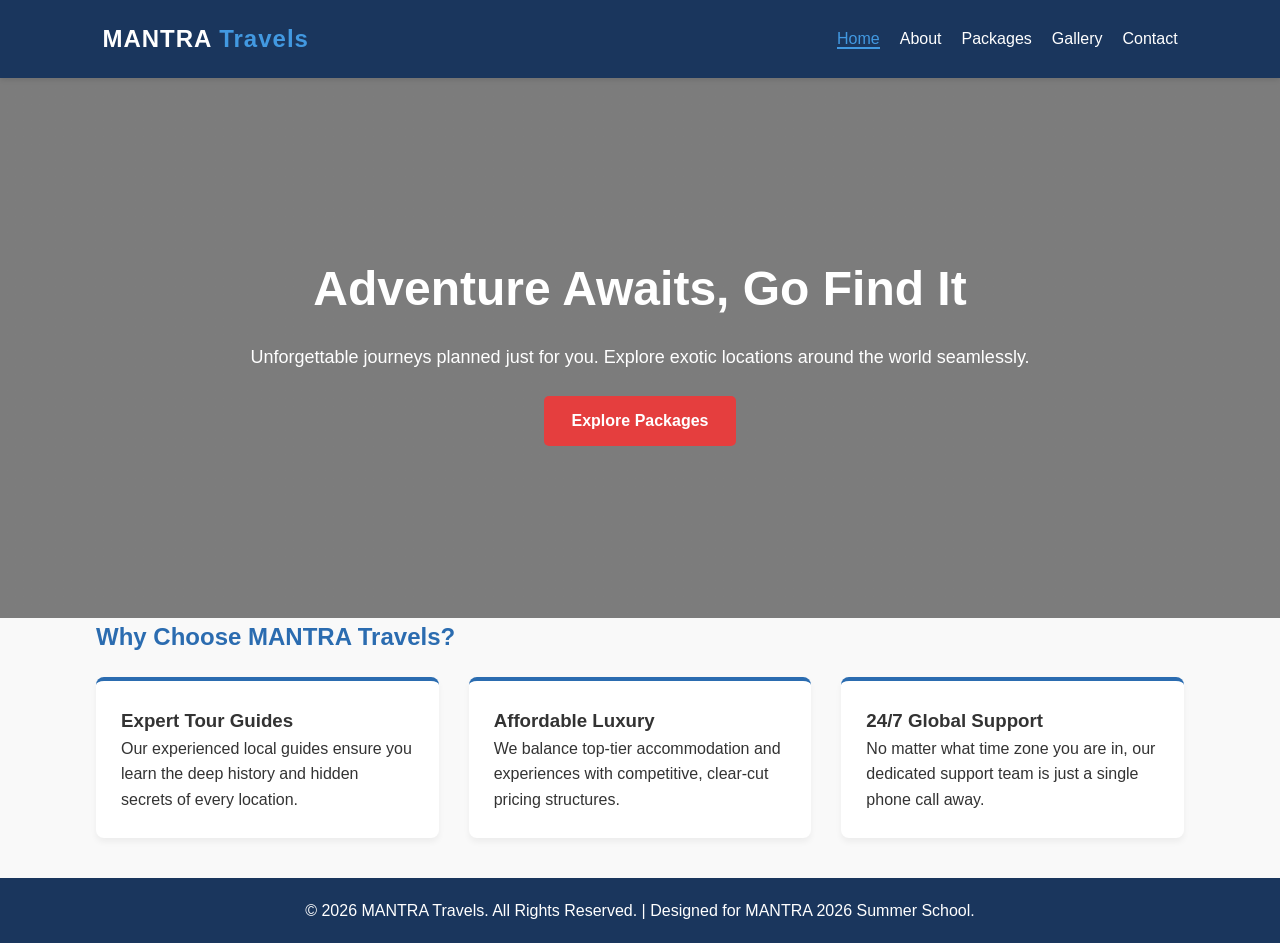
==== index.html @ 40bcbc24 "Add files via upload" ====
<!DOCTYPE html>
<html lang="en">
<head>
    <meta charset="UTF-8">
    <meta name="viewport" content="width=device-width, initial-scale=1.0">
    <title>MANTRA Travels | Explore the World</title>
    <meta name="description" content="Discover premium, affordable tour packages to global destinations with MANTRA Travels. Book your next adventure today.">
    <meta name="keywords" content="travel, tour packages, vacation, mantratravels, holiday trip, travel agency">
    <link rel="stylesheet" href="style.css">
</head>
<body>

    <header>
        <div class="logo">MANTRA <span>Travels</span></div>
        <nav>
            <ul class="nav-links" id="navLinks">
                <li><a href="index.html" class="active">Home</a></li>
                <li><a href="about.html">About</a></li>
                <li><a href="packages.html">Packages</a></li>
                <li><a href="gallery.html">Gallery</a></li>
                <li><a href="contact.html">Contact</a></li>
            </ul>
            <div class="hamburger" id="hamburger">&#9776;</div>
        </nav>
    </header>

    <section class="hero-banner">
        <div class="hero-content">
            <h1>Adventure Awaits, Go Find It</h1>
            <p>Unforgettable journeys planned just for you. Explore exotic locations around the world seamlessly.</p>
            <a href="packages.html" class="cta-btn">Explore Packages</a>
        </div>
    </section>

    <section class="highlights container">
        <h2>Why Choose MANTRA Travels?</h2>
        <div class="grid-3">
            <div class="card">
                <h3>Expert Tour Guides</h3>
                <p>Our experienced local guides ensure you learn the deep history and hidden secrets of every location.</p>
            </div>
            <div class="card">
                <h3>Affordable Luxury</h3>
                <p>We balance top-tier accommodation and experiences with competitive, clear-cut pricing structures.</p>
            </div>
            <div class="card">
                <h3>24/7 Global Support</h3>
                <p>No matter what time zone you are in, our dedicated support team is just a single phone call away.</p>
            </div>
        </div>
    </section>

    <footer>
        <p>&copy; 2026 MANTRA Travels. All Rights Reserved. | Designed for MANTRA 2026 Summer School.</p>
    </footer>

    <script src="script.js"></script>
</body>
</html>
---- style.css ----
/* Base Reset and Global Styling Rules */
* {
    margin: 0;
    padding: 0;
    box-sizing: border-box;
    font-family: 'Segoe UI', Tahoma, Geneva, Verdana, sans-serif;
}

body {
    line-height: 1.6;
    color: #333;
    background-color: #f9f9f9;
}

.container {
    width: 85%;
    max-width: 1200px;
    margin: 0 auto;
}

.page-content {
    padding: 40px 0;
    min-height: 75vh;
}

h1 {
    text-align: center;
    margin-bottom: 30px;
    color: #1a365d;
}

h2 {
    color: #2b6cb0;
    margin-bottom: 15px;
}

/* Header & Navigation Element Layouts */
header {
    background-color: #1a365d;
    color: #fff;
    display: flex;
    justify-content: space-between;
    align-items: center;
    padding: 20px 8%;
    position: sticky;
    top: 0;
    z-index: 1000;
    box-shadow: 0 2px 5px rgba(0,0,0,0.1);
}

.logo {
    font-size: 24px;
    font-weight: bold;
    letter-spacing: 1px;
}

.logo span {
    color: #4299e1;
}

.nav-links {
    list-style: none;
    display: flex;
}

.nav-links li {
    margin-left: 20px;
}

.nav-links a {
    color: #fff;
    text-decoration: none;
    font-size: 16px;
    font-weight: 500;
    transition: color 0.3s ease;
}

.nav-links a:hover, .nav-links a.active {
    color: #4299e1;
    border-bottom: 2px solid #4299e1;
}

.hamburger {
    display: none;
    font-size: 24px;
    cursor: pointer;
}

/* Hero Landing Section */
.hero-banner {
    background: linear-gradient(rgba(0,0,0,0.5), rgba(0,0,0,0.5)), url('https://picsum.photos/id/1015/1600/900') no-repeat center center/cover;
    height: 60vh;
    display: flex;
    justify-content: center;
    align-items: center;
    text-align: center;
    color: #fff;
    padding: 0 20px;
}

.hero-content h1 {
    font-size: 48px;
    color: #fff;
    margin-bottom: 15px;
}

.hero-content p {
    font-size: 18px;
    margin-bottom: 25px;
}

/* Form Action Buttons */
.cta-btn {
    display: inline-block;
    background-color: #e53e3e;
    color: #fff;
    padding: 12px 28px;
    text-decoration: none;
    border-radius: 5px;
    font-weight: bold;
    transition: background-color 0.3s;
    border: none;
    cursor: pointer;
}

.cta-btn:hover {
    background-color: #c53030;
}

.text-center {
    display: block;
    text-align: center;
}

/* Flex / Grid Responsiveness System */
.grid-3 {
    display: grid;
    grid-template-columns: repeat(3, 1fr);
    gap: 30px;
    margin-top: 20px;
}

.card {
    background: #fff;
    padding: 25px;
    border-radius: 8px;
    box-shadow: 0 4px 6px rgba(0,0,0,0.05);
    border-top: 4px solid #2b6cb0;
}

.package-card .price {
    font-size: 20px;
    font-weight: bold;
    color: #e53e3e;
    margin: 10px 0;
}

/* Photo Gallery Item Cards */
.gallery-item {
    position: relative;
    overflow: hidden;
    border-radius: 8px;
    box-shadow: 0 4px 6px rgba(0,0,0,0.1);
}

.gallery-item img {
    width: 100%;
    display: block;
    transition: transform 0.4s ease;
}

.gallery-item:hover img {
    transform: scale(1.05);
}

.caption {
    padding: 10px;
    background: #fff;
    text-align: center;
    font-weight: bold;
    color: #1a365d;
}

/* Form Section Layouts */
.contact-wrapper {
    display: grid;
    grid-template-columns: 1fr 2fr;
    gap: 40px;
    margin-top: 20px;
}

.form-container {
    background: #fff;
    padding: 30px;
    border-radius: 8px;
    box-shadow: 0 4px 6px rgba(0,0,0,0.05);
}

.form-group {
    margin-bottom: 20px;
}

.form-group label {
    display: block;
    margin-bottom: 6px;
    font-weight: 600;
}

.form-group input, .form-group select, .form-group textarea {
    width: 100%;
    padding: 10px;
    border: 1px solid #ccc;
    border-radius: 4px;
}

.error-box {
    background-color: #fed7d7;
    color: #9b2c2c;
    padding: 12px;
    border-radius: 4px;
    margin-bottom: 15px;
    font-weight: 500;
}

/* Main Global Footer Element */
footer {
    background-color: #1a365d;
    color: #fff;
    text-align: center;
    padding: 20px 0;
    margin-top: 40px;
}

/* RESPONSIVE MEDIA QUERIES (Mobile & Tablet Styling Updates) */
@media (max-width: 968px) {
    .grid-3, .contact-wrapper {
        grid-template-columns: repeat(2, 1fr);
    }
}

@media (max-width: 600px) {
    header {
        padding: 15px 5%;
    }
    
    .hamburger {
        display: block;
    }
    
    .nav-links {
        display: none;
        flex-direction: column;
        position: absolute;
        top: 70px;
        left: 0;
        width: 100%;
        background-color: #1a365d;
        text-align: center;
        padding: 20px 0;
        box-shadow: 0 4px 6px rgba(0,0,0,0.1);
    }
    
    .nav-links.active {
        display: flex;
    }
    
    .nav-links li {
        margin: 15px 0;
    }
    
    .grid-3, .contact-wrapper {
        grid-template-columns: 1fr;
    }
    
    .hero-content h1 {
        font-size: 32px;
    }
}
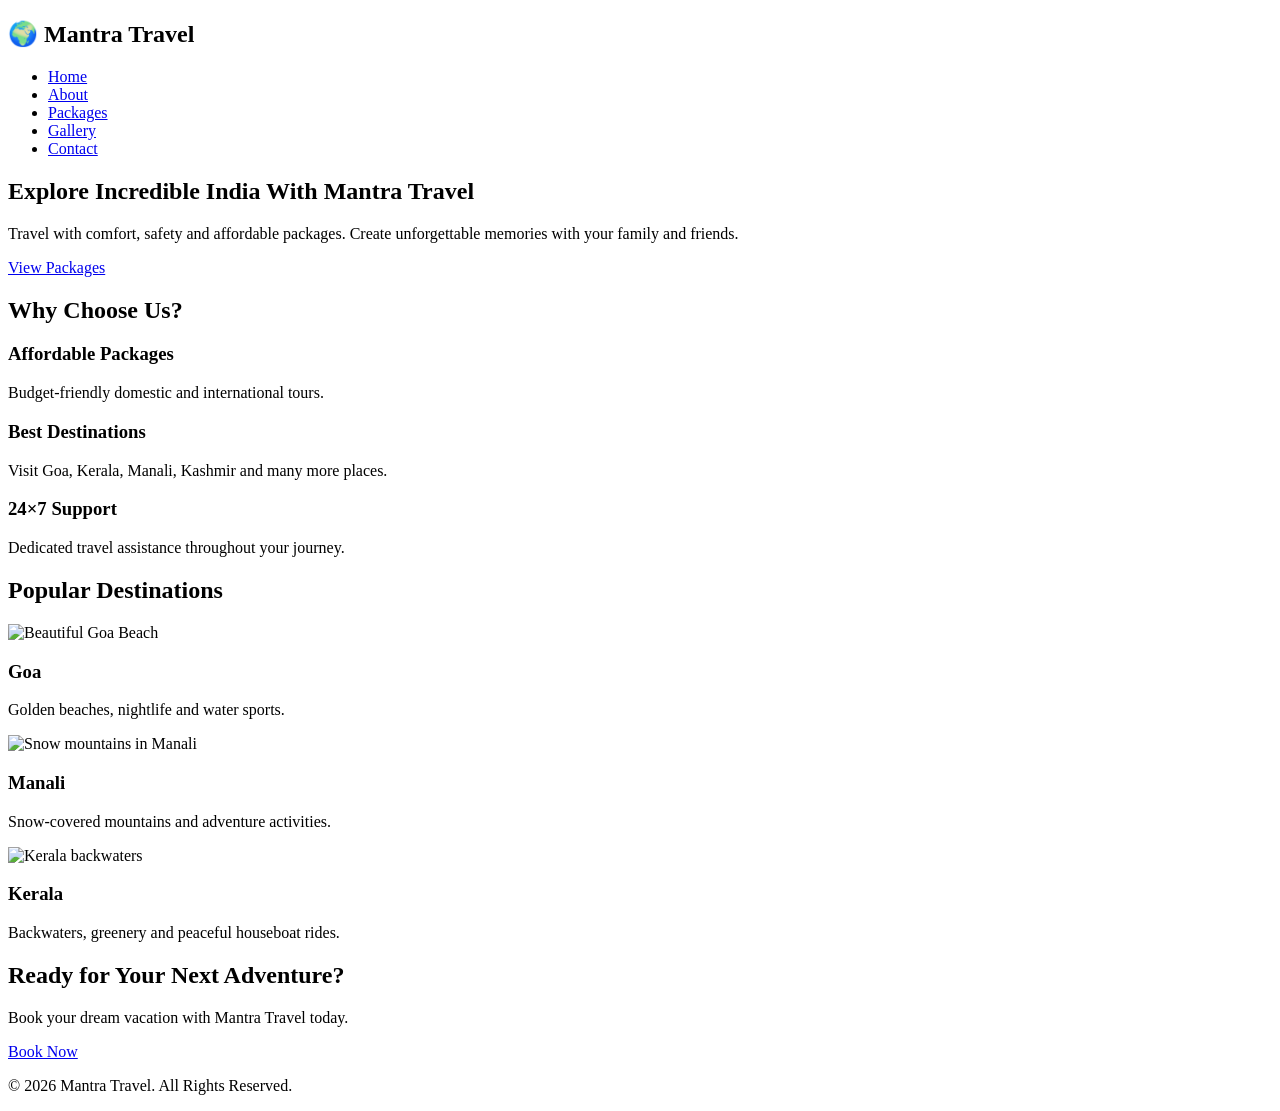
==== commit c0a5c74c: "Update index.html" ====
--- a/index.html
+++ b/index.html
@@ -1,59 +1,154 @@
 <!DOCTYPE html>
 <html lang="en">
 <head>
-    <meta charset="UTF-8">
-    <meta name="viewport" content="width=device-width, initial-scale=1.0">
-    <title>MANTRA Travels | Explore the World</title>
-    <meta name="description" content="Discover premium, affordable tour packages to global destinations with MANTRA Travels. Book your next adventure today.">
-    <meta name="keywords" content="travel, tour packages, vacation, mantratravels, holiday trip, travel agency">
-    <link rel="stylesheet" href="style.css">
+<meta charset="UTF-8">
+<meta name="viewport" content="width=device-width, initial-scale=1.0">
+
+<title>Mantra Travel | Explore India</title>
+
+<meta name="description" content="Explore India's best travel destinations with Mantra Travel. Affordable tour packages, adventure trips and holiday planning.">
+
+<meta name="keywords" content="Travel, Tourism, Goa, Kerala, Manali, Vacation, Holiday, India">
+
+<link rel="stylesheet" href="css/style.css">
 </head>
+
 <body>
 
-    <header>
-        <div class="logo">MANTRA <span>Travels</span></div>
-        <nav>
-            <ul class="nav-links" id="navLinks">
-                <li><a href="index.html" class="active">Home</a></li>
-                <li><a href="about.html">About</a></li>
-                <li><a href="packages.html">Packages</a></li>
-                <li><a href="gallery.html">Gallery</a></li>
-                <li><a href="contact.html">Contact</a></li>
-            </ul>
-            <div class="hamburger" id="hamburger">&#9776;</div>
-        </nav>
-    </header>
+<header>
 
-    <section class="hero-banner">
-        <div class="hero-content">
-            <h1>Adventure Awaits, Go Find It</h1>
-            <p>Unforgettable journeys planned just for you. Explore exotic locations around the world seamlessly.</p>
-            <a href="packages.html" class="cta-btn">Explore Packages</a>
-        </div>
-    </section>
+<div class="logo">
+<h2>🌍 Mantra Travel</h2>
+</div>
 
-    <section class="highlights container">
-        <h2>Why Choose MANTRA Travels?</h2>
-        <div class="grid-3">
-            <div class="card">
-                <h3>Expert Tour Guides</h3>
-                <p>Our experienced local guides ensure you learn the deep history and hidden secrets of every location.</p>
-            </div>
-            <div class="card">
-                <h3>Affordable Luxury</h3>
-                <p>We balance top-tier accommodation and experiences with competitive, clear-cut pricing structures.</p>
-            </div>
-            <div class="card">
-                <h3>24/7 Global Support</h3>
-                <p>No matter what time zone you are in, our dedicated support team is just a single phone call away.</p>
-            </div>
-        </div>
-    </section>
+<nav>
+<ul>
+<li><a href="index.html" class="active">Home</a></li>
+<li><a href="about.html">About</a></li>
+<li><a href="packages.html">Packages</a></li>
+<li><a href="gallery.html">Gallery</a></li>
+<li><a href="contact.html">Contact</a></li>
+</ul>
+</nav>
 
-    <footer>
-        <p>&copy; 2026 MANTRA Travels. All Rights Reserved. | Designed for MANTRA 2026 Summer School.</p>
-    </footer>
+</header>
 
-    <script src="script.js"></script>
+<section class="hero">
+
+<div class="hero-content">
+
+<h1>Explore Incredible India With Mantra Travel</h1>
+
+<p>
+Travel with comfort, safety and affordable packages.
+Create unforgettable memories with your family and friends.
+</p>
+
+<a href="packages.html" class="btn">
+View Packages
+</a>
+
+</div>
+
+</section>
+
+<section class="highlights">
+
+<h2>Why Choose Us?</h2>
+
+<div class="cards">
+
+<div class="card">
+<h3>Affordable Packages</h3>
+<p>Budget-friendly domestic and international tours.</p>
+</div>
+
+<div class="card">
+<h3>Best Destinations</h3>
+<p>Visit Goa, Kerala, Manali, Kashmir and many more places.</p>
+</div>
+
+<div class="card">
+<h3>24×7 Support</h3>
+<p>Dedicated travel assistance throughout your journey.</p>
+</div>
+
+</div>
+
+</section>
+
+<section class="popular">
+
+<h2>Popular Destinations</h2>
+
+<div class="cards">
+
+<div class="card">
+
+<img src="images/goa.jpg"
+alt="Beautiful Goa Beach">
+
+<h3>Goa</h3>
+
+<p>
+Golden beaches, nightlife and water sports.
+</p>
+
+</div>
+
+<div class="card">
+
+<img src="images/manali.jpg"
+alt="Snow mountains in Manali">
+
+<h3>Manali</h3>
+
+<p>
+Snow-covered mountains and adventure activities.
+</p>
+
+</div>
+
+<div class="card">
+
+<img src="images/kerala.jpg"
+alt="Kerala backwaters">
+
+<h3>Kerala</h3>
+
+<p>
+Backwaters, greenery and peaceful houseboat rides.
+</p>
+
+</div>
+
+</div>
+
+</section>
+
+<section class="cta">
+
+<h2>Ready for Your Next Adventure?</h2>
+
+<p>
+Book your dream vacation with Mantra Travel today.
+</p>
+
+<a href="contact.html" class="btn">
+Book Now
+</a>
+
+</section>
+
+<footer>
+
+<p>
+© 2026 Mantra Travel. All Rights Reserved.
+</p>
+
+</footer>
+
+<script src="js/script.js"></script>
+
 </body>
-</html>+</html>
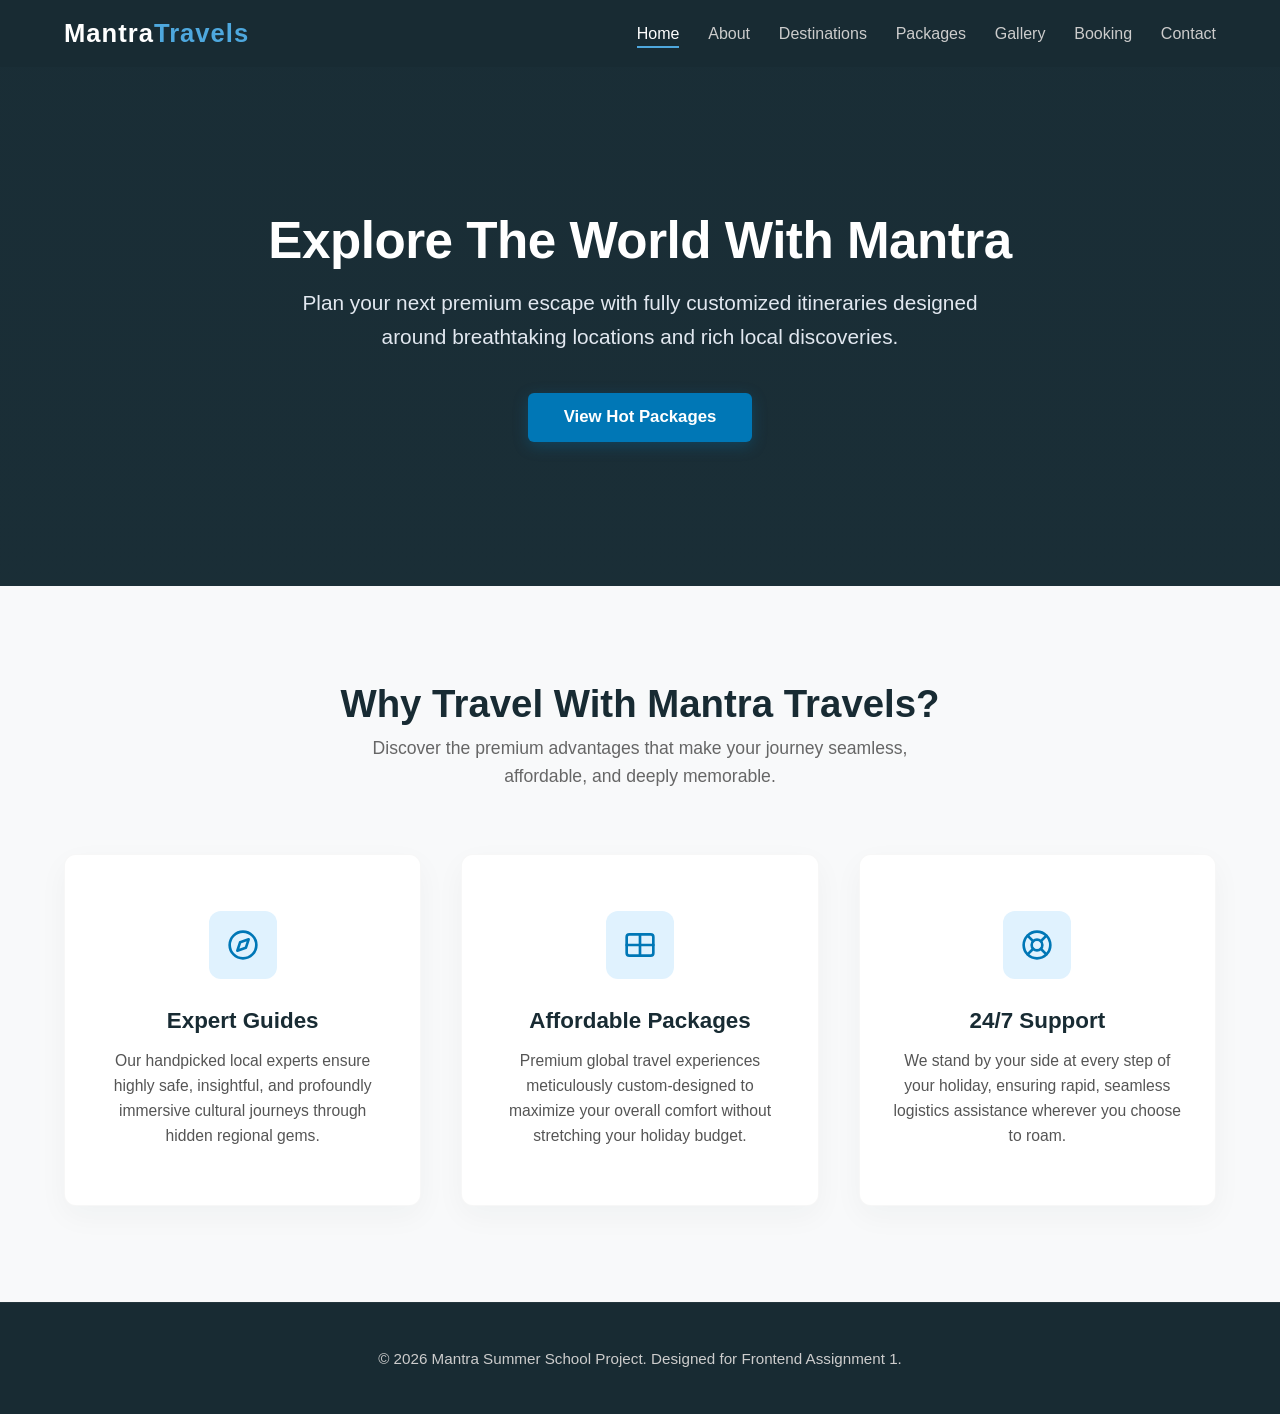
==== commit edf385ba: "Update index.html" ====
--- a/index.html
+++ b/index.html
@@ -1,154 +1,281 @@
 <!DOCTYPE html>
 <html lang="en">
 <head>
-<meta charset="UTF-8">
-<meta name="viewport" content="width=device-width, initial-scale=1.0">
-
-<title>Mantra Travel | Explore India</title>
-
-<meta name="description" content="Explore India's best travel destinations with Mantra Travel. Affordable tour packages, adventure trips and holiday planning.">
-
-<meta name="keywords" content="Travel, Tourism, Goa, Kerala, Manali, Vacation, Holiday, India">
-
-<link rel="stylesheet" href="css/style.css">
+    <meta charset="UTF-8">
+    <meta name="viewport" content="width=device-width, initial-scale=1.0">
+    <title>Home | Mantra Travels</title>
+    <meta name="description" content="Welcome to Mantra Travels. Explore global holiday destinations, premium travel packages, and book your next dream vacation with our local experts.">
+    <meta name="keywords" content="Mantra Travels, travel agency, vacation packages, tour operators, book custom holidays">
+    
+    <!-- Premium Global Page Styles -->
+    <style>
+        /* Base Resets & Layout Rules */
+        body {
+            margin: 0;
+            padding: 0;
+            font-family: 'Segoe UI', Tahoma, Geneva, Verdana, sans-serif;
+            background-color: #ffffff;
+            color: #333;
+        }
+        .container {
+            width: 90%;
+            max-width: 1200px;
+            margin: 0 auto;
+            box-sizing: border-box;
+        }
+        .text-center {
+            text-align: center;
+        }
+        
+        /* Unified Header & Nav Elements */
+        header {
+            background-color: #182b33;
+            padding: 1.2rem 0;
+        }
+        .navbar {
+            display: flex;
+            justify-content: space-between;
+            align-items: center;
+        }
+        .logo {
+            color: #fff;
+            font-size: 1.6rem;
+            font-weight: bold;
+            letter-spacing: 1px;
+        }
+        .logo span {
+            color: #4ea8de; /* Consistent light blue branding */
+        }
+        .nav-links {
+            display: flex;
+            list-style: none;
+            margin: 0;
+            padding: 0;
+            gap: 1.8rem;
+        }
+        .nav-links a {
+            color: #ccc;
+            text-decoration: none;
+            font-size: 1rem;
+            font-weight: 500;
+            transition: color 0.2s ease, border-color 0.2s ease;
+        }
+        .nav-links a:hover, .nav-links a.active {
+            color: #fff;
+            border-bottom: 2px solid #4ea8de;
+            padding-bottom: 4px;
+        }
+
+        
+        /* Hero Showcase Banner Header */
+    /* Hero Showcase Banner Header */
+        .hero-banner {
+            /* 1. Backup color in case the internet blocks the image */
+            background-color: #1c313a; 
+            
+            /* 2. Reliable, permanent travel flatlay image (Map, Camera, Passport theme) */
+            background-image: linear-gradient(rgba(24, 43, 51, 0.6), rgba(24, 43, 51, 0.5)), 
+                              url('https://images.unsplash.com/photo-1488646953014-85cb44e25828?q=80&w=1600&auto=format&fit=crop');
+            
+            background-position: center;
+            background-size: cover;
+            background-repeat: no-repeat;
+            color: white;
+            padding: 9rem 0;
+            text-align: center;
+        }
+      
+        .hero-banner h1 {
+            font-size: 3.2rem;
+            margin: 0 0 1rem 0;
+            font-weight: 800;
+            letter-spacing: -0.5px;
+        }
+        .hero-banner p {
+            font-size: 1.3rem;
+            color: #e2e8f0;
+            max-width: 700px;
+            margin: 0 auto 2.5rem auto;
+            line-height: 1.6;
+        }
+        .btn-primary {
+            display: inline-block;
+            background-color: #0077b6;
+            color: #fff;
+            padding: 0.9rem 2.2rem;
+            text-decoration: none;
+            font-weight: bold;
+            border-radius: 6px;
+            font-size: 1.05rem;
+            transition: background 0.2s ease, transform 0.2s ease;
+            box-shadow: 0 4px 15px rgba(0, 119, 182, 0.3);
+        }
+        .btn-primary:hover {
+            background-color: #0096c7;
+            transform: translateY(-2px);
+        }
+
+        /* Structured Features Section */
+        .services-section {
+            background-color: #f8f9fa;
+            padding: 6rem 0;
+        }
+        .services-section h2 {
+            font-size: 2.4rem;
+            color: #182b33;
+            margin: 0 0 0.5rem 0;
+            font-weight: 700;
+        }
+        .section-subtitle {
+            color: #666;
+            font-size: 1.1rem;
+            max-width: 600px;
+            margin: 0 auto 4rem auto;
+            line-height: 1.6;
+        }
+        .services-grid {
+            display: flex;
+            flex-wrap: wrap;
+            gap: 2.5rem;
+            justify-content: center;
+        }
+        
+        /* Interactive Cards */
+        .service-card {
+            flex: 1 1 300px;
+            max-width: 360px;
+            background: #ffffff;
+            padding: 3.5rem 2rem;
+            border-radius: 12px;
+            box-shadow: 0 10px 30px rgba(24, 43, 51, 0.04);
+            border: 1px solid rgba(0, 0, 0, 0.03);
+            transition: transform 0.3s cubic-bezier(0.16, 1, 0.3, 1), box-shadow 0.3s ease;
+            text-align: center;
+            box-sizing: border-box;
+        }
+        .service-card:hover {
+            transform: translateY(-8px);
+            box-shadow: 0 20px 40px rgba(24, 43, 51, 0.09);
+        }
+        .icon-wrapper {
+            width: 68px;
+            height: 68px;
+            background-color: #e0f2fe;
+            color: #0077b6;
+            display: flex;
+            align-items: center;
+            justify-content: center;
+            border-radius: 12px;
+            margin: 0 auto 1.8rem auto;
+        }
+        .icon-wrapper svg {
+            width: 32px;
+            height: 32px;
+        }
+        .service-card h3 {
+            font-size: 1.4rem;
+            color: #182b33;
+            margin: 0 0 0.9rem 0;
+            font-weight: 600;
+        }
+        .service-card p {
+            color: #555;
+            font-size: 0.98rem;
+            line-height: 1.6;
+            margin: 0;
+        }
+
+        /* Global Footer Layout */
+        footer {
+            background-color: #182b33;
+            color: #ccc;
+            padding: 2rem 0;
+            text-align: center;
+            font-size: 0.95rem;
+            border-top: 1px solid rgba(255, 255, 255, 0.05);
+        }
+    </style>
 </head>
-
 <body>
 
-<header>
-
-<div class="logo">
-<h2>🌍 Mantra Travel</h2>
-</div>
-
-<nav>
-<ul>
-<li><a href="index.html" class="active">Home</a></li>
-<li><a href="about.html">About</a></li>
-<li><a href="packages.html">Packages</a></li>
-<li><a href="gallery.html">Gallery</a></li>
-<li><a href="contact.html">Contact</a></li>
-</ul>
-</nav>
-
-</header>
-
-<section class="hero">
-
-<div class="hero-content">
-
-<h1>Explore Incredible India With Mantra Travel</h1>
-
-<p>
-Travel with comfort, safety and affordable packages.
-Create unforgettable memories with your family and friends.
-</p>
-
-<a href="packages.html" class="btn">
-View Packages
-</a>
-
-</div>
-
-</section>
-
-<section class="highlights">
-
-<h2>Why Choose Us?</h2>
-
-<div class="cards">
-
-<div class="card">
-<h3>Affordable Packages</h3>
-<p>Budget-friendly domestic and international tours.</p>
-</div>
-
-<div class="card">
-<h3>Best Destinations</h3>
-<p>Visit Goa, Kerala, Manali, Kashmir and many more places.</p>
-</div>
-
-<div class="card">
-<h3>24×7 Support</h3>
-<p>Dedicated travel assistance throughout your journey.</p>
-</div>
-
-</div>
-
-</section>
-
-<section class="popular">
-
-<h2>Popular Destinations</h2>
-
-<div class="cards">
-
-<div class="card">
-
-<img src="images/goa.jpg"
-alt="Beautiful Goa Beach">
-
-<h3>Goa</h3>
-
-<p>
-Golden beaches, nightlife and water sports.
-</p>
-
-</div>
-
-<div class="card">
-
-<img src="images/manali.jpg"
-alt="Snow mountains in Manali">
-
-<h3>Manali</h3>
-
-<p>
-Snow-covered mountains and adventure activities.
-</p>
-
-</div>
-
-<div class="card">
-
-<img src="images/kerala.jpg"
-alt="Kerala backwaters">
-
-<h3>Kerala</h3>
-
-<p>
-Backwaters, greenery and peaceful houseboat rides.
-</p>
-
-</div>
-
-</div>
-
-</section>
-
-<section class="cta">
-
-<h2>Ready for Your Next Adventure?</h2>
-
-<p>
-Book your dream vacation with Mantra Travel today.
-</p>
-
-<a href="contact.html" class="btn">
-Book Now
-</a>
-
-</section>
-
-<footer>
-
-<p>
-© 2026 Mantra Travel. All Rights Reserved.
-</p>
-
-</footer>
-
-<script src="js/script.js"></script>
+    <!-- Main Shared Navigation Header Layout -->
+    <header>
+        <div class="navbar container">
+            <div class="logo">Mantra<span>Travels</span></div>
+            <nav>
+                <ul class="nav-links" id="navLinks">
+                    <li><a href="index.html" class="active">Home</a></li>
+                    <li><a href="about.html">About</a></li>
+                    <li><a href="destinations.html">Destinations</a></li>
+                    <li><a href="packages.html">Packages</a></li>
+                    <li><a href="gallery.html">Gallery</a></li>
+                    <li><a href="booking.html">Booking</a></li>
+                    <li><a href="contact.html">Contact</a></li>
+                </ul>
+            </nav>
+        </div>
+    </header>
+
+    <!-- Main Content Focus Showcase -->
+    <main>
+        <!-- Hero Spotlight Section -->
+        <section class="hero-banner">
+            <div class="container">
+                <h1>Explore The World With Mantra</h1>
+                <p>Plan your next premium escape with fully customized itineraries designed around breathtaking locations and rich local discoveries.</p>
+                <a href="packages.html" class="btn-primary">View Hot Packages</a>
+            </div>
+        </section>
+
+        <!-- Upgraded Features & Services Section -->
+        <section class="services-section">
+            <div class="container text-center">
+                <h2>Why Travel With Mantra Travels?</h2>
+                <p class="section-subtitle">Discover the premium advantages that make your journey seamless, affordable, and deeply memorable.</p>
+                
+                <div class="services-grid">
+                    
+                    <!-- Card 1: Expert Guides -->
+                    <div class="service-card">
+                        <div class="icon-wrapper">
+                            <!-- Compass Map Icon Vector -->
+                            <svg viewBox="0 0 24 24" fill="none" stroke="currentColor" stroke-width="2" stroke-linecap="round" stroke-linejoin="round"><circle cx="12" cy="12" r="10"></circle><polygon points="16.24 7.76 14.12 14.12 7.76 16.24 9.88 9.88 16.24 7.76"></polygon></svg>
+                        </div>
+                        <h3>Expert Guides</h3>
+                        <p>Our handpicked local experts ensure highly safe, insightful, and profoundly immersive cultural journeys through hidden regional gems.</p>
+                    </div>
+
+                    <!-- Card 2: Affordable Packages -->
+                    <div class="service-card">
+                        <div class="icon-wrapper">
+                            <!-- Wallet/Value Icon Vector -->
+                            <svg viewBox="0 0 24 24" fill="none" stroke="currentColor" stroke-width="2" stroke-linecap="round" stroke-linejoin="round"><rect x="2" y="4" width="20" height="16" rx="2" ry="2"></rect><line x1="12" y1="4" x2="12" y2="20"></line><line x1="2" y1="12" x2="22" y2="12"></line></svg>
+                        </div>
+                        <h3>Affordable Packages</h3>
+                        <p>Premium global travel experiences meticulously custom-designed to maximize your overall comfort without stretching your holiday budget.</p>
+                    </div>
+
+                    <!-- Card 3: 24/7 Support -->
+                    <div class="service-card">
+                        <div class="icon-wrapper">
+                            <!-- Life Buoy Support Icon Vector -->
+                            <svg viewBox="0 0 24 24" fill="none" stroke="currentColor" stroke-width="2" stroke-linecap="round" stroke-linejoin="round"><circle cx="12" cy="12" r="10"></circle><circle cx="12" cy="12" r="4"></circle><line x1="4.93" y1="4.93" x2="9.17" y2="9.17"></line><line x1="14.83" y1="14.83" x2="19.07" y2="19.07"></line><line x1="14.83" y1="9.17" x2="19.07" y2="4.93"></line><line x1="4.93" y1="19.07" x2="9.17" y2="14.83"></line></svg>
+                        </div>
+                        <h3>24/7 Support</h3>
+                        <p>We stand by your side at every step of your holiday, ensuring rapid, seamless logistics assistance wherever you choose to roam.</p>
+                    </div>
+
+                </div>
+            </div>
+        </section>
+    </main>
+
+    <!-- Global Shared Footer Layout -->
+    <footer>
+        <div class="container">
+            <p>&copy; 2026 Mantra Summer School Project. Designed for Frontend Assignment 1.</p>
+        </div>
+    </footer>
 
 </body>
 </html>
